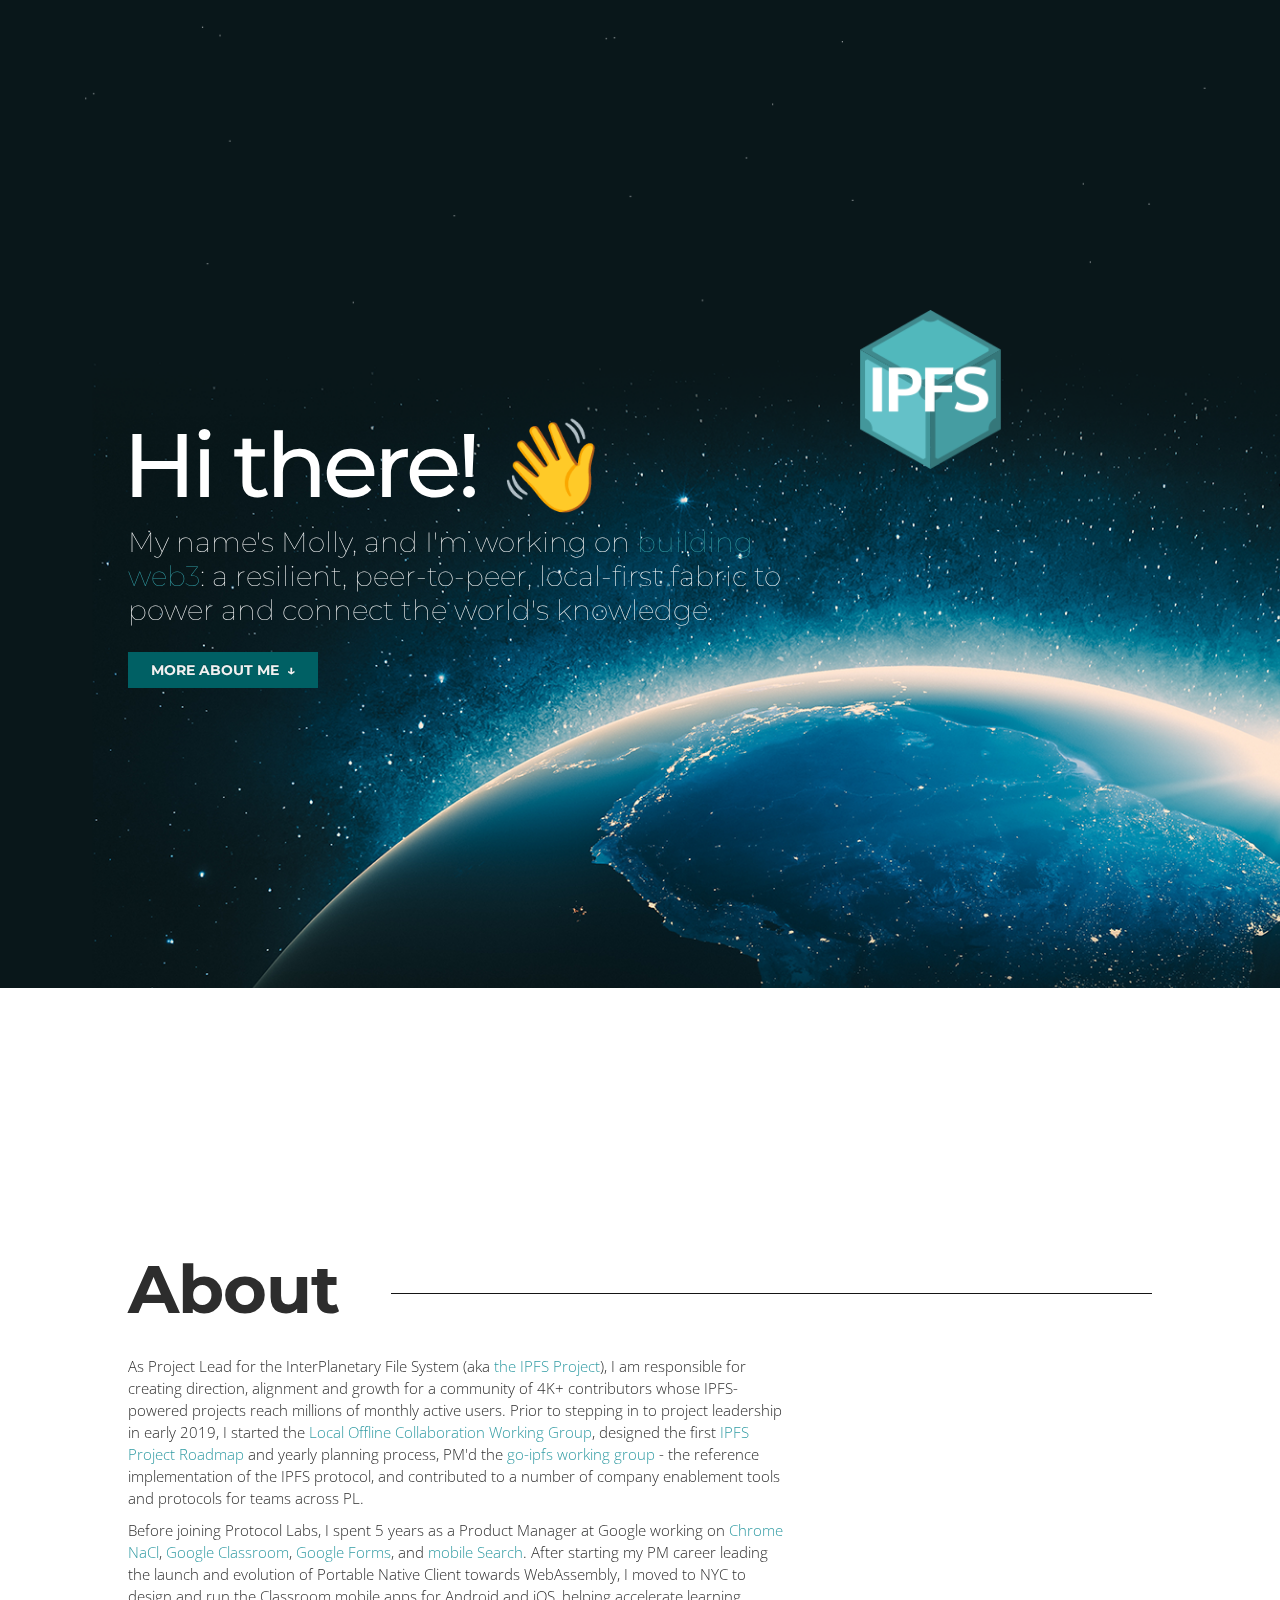
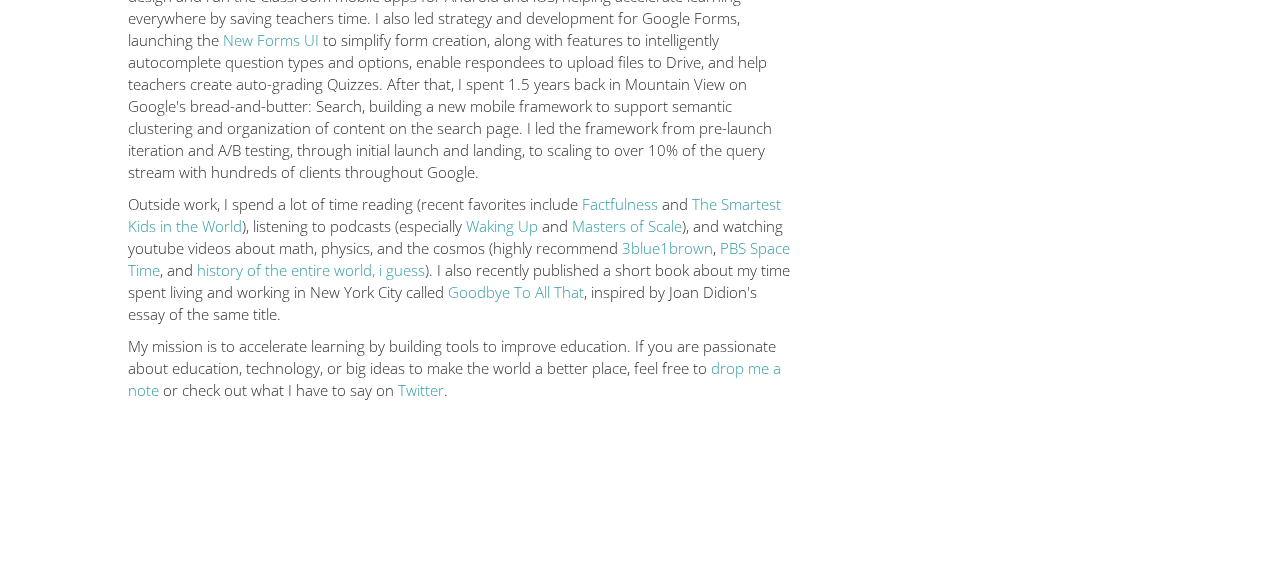
==== version2/index.html @ ce8bc3d1 "Adding version2" ====
<!DOCTYPE HTML>
<html>
<head><meta http-equiv="Content-Type" content="text/html; charset=utf-8">
	<title>Molly Mackinlay</title>
	<meta name="description" content="These are the voyages of the adventurer Molly. Her 100 year mission, to accelerate learning everywhere & build tools to make education more efficient and effective." /><meta name="author" content="Molly Mackinlay" /><meta name="viewport" content="width=device-width, initial-scale=1.0, maximum-scale=1.0," />
	<link href="css/bootstrap.css" media="screen" rel="stylesheet" />
	<link href="css/bootstrap-responsive.css" media="screen" rel="stylesheet" />
	<link href="http://maxcdn.bootstrapcdn.com/font-awesome/4.3.0/css/font-awesome.min.css" rel="stylesheet" />
	<link href="css/style.css" media="screen" rel="stylesheet" /><!--[if IE 7]>
      <link href="css/font-awesome-ie7.min.css" rel="stylesheet">
    <![endif]--><!--[if lt IE 9]>
      <script src="http://html5shim.googlecode.com/svn/trunk/html5.js"></script>
    <![endif]--><script type="text/javascript" src="https://ajax.googleapis.com/ajax/libs/jquery/1.8.2/jquery.min.js"></script><script type="text/javascript" src="js/modernizr.js"></script>
</head>
<body>
<div id="container">
<section class="section" data-section="1" id="section1">
<div class="container-fluid">
<div class="row-fluid">
<div class="span9 intro">
<hgroup>
</hgroup>

<div class="alt-image img-circle">
<h1>Hi there! &#128075;</h1>
</div>

<h3>My name&#39;s Molly, and I&#39;m working on <a href="https://www.youtube.com/watch?v=pJOG5Ql7ZD0">building</a> <a href="https://www.youtube.com/watch?v=l44z35vabvA">web3</a>: a resilient, peer-to-peer, local-first fabric to power and connect the world's knowledge.</h3>
<button class="btn-inverse" data-section="2"><span>More about me &nbsp;&darr;</span></button></div>
<!-- /span6 --></div>
<!-- /row-fluid --></div>
<!-- /container-fluid --></section>
<!-- /section -->

<section class="section" data-section="2" id="section2">
<div class="container-fluid">
<div class="row-fluid title">
<div class="span3">
<h2>About</h2>
</div>
<!-- /span3 -->

<div class="span9 hidden-phone">
<hr /></div>
<!-- /span9 --></div>
<!-- /row-fluid -->

<div class="row-fluid desc">
<div class="span8">
<p> As Project Lead for the InterPlanetary File System (aka <a href="https://ipfs.io">the IPFS Project</a>), I am responsible for creating direction, alignment and growth for a community of 4K+ contributors whose IPFS-powered projects reach millions of monthly active users. Prior to stepping in to project leadership in early 2019, I started the <a href="https://github.com/ipfs/local-offline-collab/">Local Offline Collaboration Working Group</a>, designed the first <a href="https://github.com/ipfs/roadmap">IPFS Project Roadmap</a> and yearly&nbsp;planning process, PM'd the <a href="https://github.com/ipfs/go-ipfs">go-ipfs working group</a> - the reference implementation of the IPFS protocol, and contributed to a number of company enablement tools and protocols&nbsp;for teams across PL.</p>

<p> Before joining Protocol Labs, I spent 5 years as a Product Manager at Google working on <a href="https://developer.chrome.com/native-client">Chrome NaCl</a>,&nbsp;<a href="https://edu.google.com/k-12-solutions/classroom/?modal_active=none">Google Classroom</a>,&nbsp;<a href="https://www.google.com/forms/about/">Google Forms</a>, and <a href="https://mashable.com/2017/09/08/google-mobile-search-tabs/">mobile Search</a>. After starting my PM career leading the launch and evolution of Portable Native Client towards WebAssembly, I moved to NYC to design and run the Classroom mobile apps for Android and iOS, helping accelerate learning everywhere by saving teachers time. I also led strategy and development for Google Forms, launching the <a href="http://forms.google.com">New Forms UI</a> to simplify form creation, along with features to intelligently autocomplete question types and options, enable respondees to upload files to Drive, and help teachers create auto-grading Quizzes. After that, I spent 1.5 years back in Mountain View on Google&#39;s bread-and-butter: Search, building a new mobile framework to support semantic clustering and organization of content on the search page. I led the framework from pre-launch iteration and A/B testing, through&nbsp;initial launch and landing, to scaling to over 10% of the query stream with hundreds of clients throughout Google.</p>

<p>Outside work, I spend a lot of time reading (recent favorites include <a href="https://www.amazon.com/Factfulness-Reasons-Wrong-Things-Better/dp/147363749X/ref=tmm_pap_swatch_0">Factfulness</a> and <a href="https://www.amazon.com/Smartest-Kids-World-They-That/dp/145165443X">The Smartest Kids in the World</a>), listening to podcasts (especially <a href="https://samharris.org/podcast/">Waking Up</a> and <a href="https://mastersofscale.com/">Masters of Scale</a>), and watching youtube videos about math, physics, and the cosmos (highly recommend <a href="https://www.youtube.com/channel/UCYO_jab_esuFRV4b17AJtAw">3blue1brown</a>, <a href="https://www.youtube.com/channel/UC7_gcs09iThXybpVgjHZ_7g">PBS Space Time</a>, and <a href="https://www.youtube.com/watch?v=xuCn8ux2gbs">history of the entire world, i guess</a>). I also recently published a short book about my time spent living and working in New York City called <a href="https://books.google.com/books/about/Goodbye_to_All_That.html?id=QdNEDwAAQBAJ">Goodbye To All That</a>, inspired by Joan Didion&#39;s essay of the same title.</p>

<p>My mission is to accelerate learning by building tools to&nbsp;improve education. If you are passionate about education, technology, or big ideas to make the world a better place, feel free to <a href="https://www.linkedin.com/in/mollymackinlay/">drop me a note</a> or check out what I have to say on <a href="https://twitter.com/momack28?lang=en">Twitter</a>.</p>
</div>
</div>
</div>
<!-- /span9 --><!-- /row-fluid --><!-- /container --><!-- /section --><!-- JAVASCRIPTS --><script type="text/javascript" src="js/waypoints.min.js"></script><script type="text/javascript" src="js/jquery.knob.js"></script><script type="text/javascript" src="js/jquery.easing.1.3.js"></script><script type="text/javascript" src="js/bootstrap.min.js"></script><script type="text/javascript" src="js/main.js"></script><script>
      $('.tooltip-demo').tooltip({
        selector: "[data-toggle=tooltip]",
        container: "body"
      })
    </script><script>
	   (function(i,s,o,g,r,a,m){i['GoogleAnalyticsObject']=r;i[r]=i[r]||function(){
	   (i[r].q=i[r].q||[]).push(arguments)},i[r].l=1*new Date();a=s.createElement(o),
	   m=s.getElementsByTagName(o)[0];a.async=1;a.src=g;m.parentNode.insertBefore(a,m)
	   })(window,document,'script','//www.google-analytics.com/analytics.js','ga');

	   ga('create', 'UA-59508439-1', 'auto');
	   ga('send', 'pageview');

	 </script><script src="http://apis.google.com/js/platform.js" async defer></script></body>
</html>
---- version2/css/style.css ----
@import url(//fonts.googleapis.com/css?family=Open+Sans:300,400,700.css);
@import url(//fonts.googleapis.com/css?family=Montserrat:400);

/* Global */

html {
    font-size: 62.5%;
}

body {
	background: #ffffff;
    color: #2d2d2d;
    font-family: 'Open Sans', 'Helvetica Neue', Helvetica, Arial, sans-serif;
    font-size: 15px; font-size: 1.5rem;
    font-weight: 300;
    line-height: 22px;
    /* margin-top: 60px; */
}

h1, h2, h3, h4, h5, h6 {
	font-family: "Montserrat", sans-serif;
    font-weight: 300;
    font-style: normal;
}

p {
    margin: 0 10px 10px 0;
}

a {
	color: #329ca4;
	text-decoration: none;
}

a:hover {
	color: #6acad1;
	text-decoration: none;
}


/* Navigation */

#logo {
    float: left;
    margin: 12px 0 12px 18px;
}

#logo a {
	display: block;
}

#sidebar {
	background-color: #006064;
    height: 120%;
    padding: 0;
    position: fixed;
    left: 0;
    top: 0;
    width: 50px;
    z-index: 2;
}


#nav {
	margin-top: 80px;
}

#nav ul {
    list-style: none;
    padding: 0;
    margin: 0;
}

#nav ul li {
	color: #F1F1F1;
	cursor: pointer;
    display: inline-block;
    line-height: 22px;
    filter: alpha(opacity=40);
    font-size: 16px; font-size: 1.6rem;
    font-style: normal;
    font-weight: 100;
    opacity: .4;
    padding: 8px 0 8px 15px;
    text-transform: uppercase;
    width: 70%;
}

#nav ul li.active {
	filter: alpha(opacity=100);
	opacity: 1;
}

#nav ul li.last {
    padding-right: 0px;
}

#nav li span {
	display: inline-block;
	font-size: 14px; font-size: 1.4rem;
	height: 0;
	opacity: 0;
	overflow: hidden;
	padding-left: 10px;
	width: 0;
}

#logo {
	padding-right: 10px;
	margin-left: 10px;
}

.btn-navbar {
    cursor: pointer;
    filter: alpha(opacity=40);
    float: left;
    margin: 20px 5px 10px;
    opacity: .4;
    padding: 7px 10px;
}

.btn-navbar .icon-bar {
	background-color: #F5F5F5;
    border-radius: 1px 1px 1px 1px;
    box-shadow: none;
    display: block;
    height: 2px;
    width: 18px;
}

/* Expanded Nav Styling */

.expanded #container {
    left: 100px;
    transform: translate3d(50px, 0px, 0px) scale3d(1, 1, 1);
}

.expanded #sidebar {
	width: 150px;
}

.expanded #nav li {
	width: 90%;
}
.expanded #nav li span {
	display: inline-block;
	height: auto;
	opacity: 1;
	overflow: visible;
	width: auto;
}

/*
.expanded #nav ul li.active:after {
    content: ">";
    display: block;
    margin-top: -21px;
    position: absolute;
    right: -3px;
    z-index: 2;
}
*/

	

/* General Styling */ 

#wrapper {
	overflow: hidden;
	position: relative;
	width: 100%;
}

#container {
	backface-visibility: hidden;
    position: relative;
    transform: translate3d(0px, 0px, 0px);
    transition: transform 500ms ease 0s;
    width: 100%;
}

.section {
	background-attachment: scroll;
	background-position: center top;

	position: relative;
	padding: 150px 0 170px;
}

.section h2 {
	display: inline-block;
    font-size: 58px; font-size: 5.8rem;
    font-weight: 700;
    letter-spacing: -1px;
    line-height: 72px;
}

.section h4 {
    font-size: 23px; font-size: 2.3rem;
    font-weight: 500;
    line-height: 28px;
    margin: 0 0 20px;
    padding-bottom: 5px;
}

.section h5 {
    font-size: 19px; font-size: 1.9rem;
    font-weight: 500;
    line-height: 24px;
    margin: 0 0 20px;
    padding-bottom: 5px;
}

.section .title hr {
	border-color: #151515;
	border-width: 1px 0 0;
	margin-top: 50px;
	width: 100%;
}

.section .title .alt hr {
	border-color: #F1F1F1;
}

.section .desc {
	margin-top: 20px;
}

.section .content {
	margin-top: 75px;
}

.container-fluid {
	margin: 0 auto;
    padding-right: 80px;
    padding-left: 80px;
    width: 80%;
}

.control-group .controls input, .control-group .controls textarea {
	background: #F1F1F1;
	border-radius: 0px;
	min-height: 36px;
}

.control-group .controls input:focus, .control-group .controls textarea:focus {
	border-color: rgba(144, 144, 144, 0.9);
	box-shadow: 0 1px 1px rgba(0, 0, 0, 0.075) inset, 0 0 8px rgba(144, 144, 144, 0.9);
}

.alert, .alert-error {
	border-radius: 0px;
}

.btn-default {
	background: none #F1F1F1;
    color: #151515;
    margin-top: 75px;
}

.btn-inverse {
	background: none #006064;
    color: #F1F1F1;
    margin-top: 25px;
}

.btn-default, .btn-inverse {
	border: medium none;
    cursor: pointer;
    display: inline-block;
    font-family: "Montserrat",sans-serif;
    font-size: 14px; font-size: 1.4rem;
    font-weight: 300;
    line-height: 20px;
    padding: 8px 12px;
    text-align: center;
    text-transform: uppercase;
    width: 190px;
}

.btn-inverse span, .btn-default span {
	font-weight: 700;
}

.btn-inverse.alt, .btn-default.alt {
	text-align: right;
}

.btn-inverse i, .btn-default i {
	float: right;
	line-height: 20px;
}

.btn-inverse.alt i, .btn-default.alt i {
	float: left;
}

.read-more {
	cursor: pointer;
	font-weight: 500;
	margin-top: 20px;
	padding-right: 10px;
}

.table th, .table td {
    border-top: 1px solid #151515;
    line-height: 20px;
    padding: 10px 2px;
    text-align: left;
    vertical-align: top;
}

.table-striped tbody tr:nth-child(odd) td,
.table-striped tbody tr:nth-child(odd) th {
	background-color: rgba(60, 60, 60, 0.4);
}
.table-hover tbody tr:hover td,
.table-hover tbody tr:hover th {
	background-color: rgba(75, 75, 75, 0.4);
}


/* Section 1 */ 

#section1 {
	background:#081919;
	-webkit-background-size: 100% auto;
	-moz-background-size: 100% auto;
	-o-background-size: 100% auto;
	background-size: 100% auto;
	background-repeat: no-repeat;
}

#section1 .intro {
	margin: 130px 0;
}

#section1 .intro h1 {
	color: #FFFFFF;
    font-size: 85px; font-size: 8.5rem;
    font-weight: 500;
    letter-spacing: -2px;
    line-height: 85px;
    margin-left: -5px;
}

#section1 .intro h3 {
	color: #FFFFFF;
    font-size: 26px; font-size: 2.6rem;
    font-weight: 100;
    line-height: 28px;
    margin: 0px;
    width: 80%;

}

/* Section 2 */ 

#section2{
}

#section2 h6 {
	padding:15px;
}
.toolbox-header {
	font-weight: 500;
	margin-top: 5px;
	margin-bottom: -5px;
}

.toolbox-item {
	height: 20px;
}

.skill {
    text-align: center;
}

/* Section 3 */ 

#section3 {
	background-image:url(../img/project-bg.jpg);
	background-repeat:no-repeat;
	background-size: 100% 100%;
	color: #F1F1F1;
}

#section3 h2 {
	margin-left: -5px;
}


#section3 .content img {
	max-width: 96%;
	padding: 2%;
	background-color: #F1F1F1;
}
/* Section 5 */

#section5 {
	background-color: #89ece3;
}

#section5 h2 {
	margin-left: -5px;
}


#section5 .content img {
	max-width: 96%;
	padding: 6px;
	background-color: #F1F1F1;
}

#section5 .content iframe {
	max-width: 96%;
	padding: 6px;
	background-color: #F1F1F1;
}

#section5 p {
	margin-left: 5px;
	max-width: 450px;
}

/* Section 6 */

#section7 {
	background: #FFFFFF;
}

#section8 {
	background: #FFFFFF;
}

#section9 {
	background: #FFFFFF;
}

#section6 {
	background: #FFFFFF;
}

#section6 h2 {
	margin-left: -5px;
}


#section6 .content img {
	max-width: 96%;
	padding: 6px;
	background-color: #F1F1F1;
	margin-top: 10px;
}

/* Section 4 */

#section4  h2 {
	margin-left: -4px;
}

#section4 .read-more a, #section4 .read-more a:hover {
	color: #151515;
}

#section4 .content .span4, #section4 .content .span6 {
	padding-right: 20px;
}

#section4 .content {
	min-height: 300px;
}

#section4 .content .span8 {
	display: none;
}

#section4 .content .span8.current {
	display: block;
}

#section4 ul.article-tags {
    border-top: 1px solid #151515;
    margin: 40px 0 0;
}

#section4 ul.article-tags li {
    border-bottom: 1px solid #151515;
    cursor: pointer;
    display: block;
    font-size: 17px; font-size: 1.7rem;
    height: 36px;
    line-height: 36px;
    overflow: hidden;
    padding-left: 45px;
    position: relative;
}

#section4 ul.article-tags li:hover, #section4 ul.article-tags li.current {
    background-color: #1abc9c;
    color:#ecf0f1;
}

#section4 ul.article-tags i {
    left: 15px;
    font-size: 16px; font-size: 1.6rem;
    position: absolute;
    top: 10px;
}

#section4 h4 {
	border-bottom: 1px solid #151515;
    height: 35px;
    margin-bottom: 18px;
}

.w i {
  font-size: 64px;
  padding: 24px;
  color: black;
}

.centered {
    text-align: center;
}




/* Media Queries */


@media screen and (min-width: 1983px) {
	
	#section1 {
		padding: 300px 0 !important;
		background-size: 100% auto;
	}
}

@media screen and (max-width: 1982px) {
        #section1 {
		background-size: 1982px auto;
	}
        .container-fluid {
	    padding-top: 105px;
        padding-left: 105px;
	    padding-right: 105px;
	    width: 80%;
	}
}

@media screen and (max-width: 1520px) {
	
	
	#section1 {
		padding: 170px 0;
	}
	
	#section1 .intro h1 {
	    font-size: 90px; font-size: 9.0rem;
	    line-height: 100px;
	    letter-spacing: -4px;
	}

	#section1 .intro h3 {
	    font-size: 28px; font-size: 2.8rem;
	    line-height: 34px;
	    width: 90%;
	}
	
	.section h2 {
	    font-size: 67px; font-size: 6.7rem;
	}
			
	.container-fluid {
	    padding-top: 105px;
        padding-left: 105px;
	    padding-right: 105px;
	    width: 80%;
	}

        #section1 {
		background-size: 1837px auto;
	}
}


@media screen and (max-width: 1199px) {

	.section{
		margin-left: -50px;
		padding: 135px 0;
	}
	
	#section1 {
		background-size: 1637px auto;
	}
	
	#section1 .intro {
		margin: 100px 0;
	}		
	
	#section1 .intro h3 {
		font-size: 24px; font-size: 2.4rem;
		line-height: 24px;
	}
	
	.section .content {
	    margin-top: 50px;
	}
	
	.container-fluid {
	    padding-left: 105px;
	    padding-right: 105px;
        }

	.section .desc .span8 {
    	width: 100%;
	}


}

@media screen and (max-width: 979px) {
	
	.section h2 {
	    font-size: 48px; font-size: 4.8rem;
	    line-height: 58px;
	}
	
	.section .title hr {
	    margin-top: 40px;
	}
	
	.section .desc .span8 {
    	width: 100%;
	}
	
	#section1 .intro h1 {
		font-size: 70px; font-size: 7.0rem;
		line-height: 70px;
	}	
	
	#section1 .intro h3 {
		font-size: 22px; font-size: 2.2rem;
		line-height: 22px;
	}

	#section5 .content .span4 {
		padding-right: 0px;
	}
	
	.container-fluid {
	    padding-left: 75px;
	    padding-right: 75px;
	}

        #section1 {
		background-size: 1587px auto;
	}	
		
}

@media screen and (min-width: 768px) and (max-width: 979px) {

	#section1 .intro h3 {
		width: 85%;
	}
	
	#section2 .content .expand {
		width: 48.6188%;
	}
	
	#section4 .content .expand {
		width: 100%;
	}
        #section1 {
		background-size: 1580px auto;
	}

}


@media (max-width: 480px) {
	
	body {
		padding: 0px;
	}
		
	.section {
		padding: 100px 0;
	}
	
	.section .content {
	    margin-top: 0;
	}
	
	.section .content .pull-right {
    	float:left;
    }
	
	.section h4 {
		margin-top: 30px;
	}
	
	.section .title hr {
		margin-left: 0px;
	}
		
	#section1 {
		background-size: 1680px auto;
	}
	
	#section1 .intro {
		margin: 120px 0;
	}
	
	#section1 .intro h3 {
		width: 55%;
	}
	
	#section3 .content img {
    	margin-top: 30px;
    	padding: 1.5%;
    }
        
    #section3 .table th, #section3 .table td {
    	font-size: 13px; font-size: 1.3rem;
	}
	
	#section3 .table {
		margin-top: 30px;
	}
		
    #section5 .span8 {
	    margin-top: 30px;
    }
    
	
}

@media screen and (min-width: 481px) and (max-width: 649px) {

	#section1 .intro h1 {
		font-size: 60px; font-size: 6rem;
		line-height: 60px;
	}
	
	#section1 .intro h3 {
		font-size: 20px; font-size: 2rem;
		width: 65%;
	}

}

@media screen {
	
	#section1 {
		background-image:url(../img/ipfswallpaper.png);
	}
}


@media screen and (max-width: 480px) {
	 
	.section {
		padding: 90px 0;
	}
	
	#section1 {
	    background-size: 1024px auto;
	}
	
	#section1 .intro {
		margin: 50px 0;
	}

	#section1 .intro h1 {
		font-size: 50px; font-size: 5rem;
		line-height: 50px;
	}
	
	#section1 .intro h3 {
		font-size: 18px; font-size: 2rem;
		line-height: 20px;
		width: 100%;
	}
	

    .container-fluid {
	    width: 70%;
	    padding-right: 0px;
	}


}
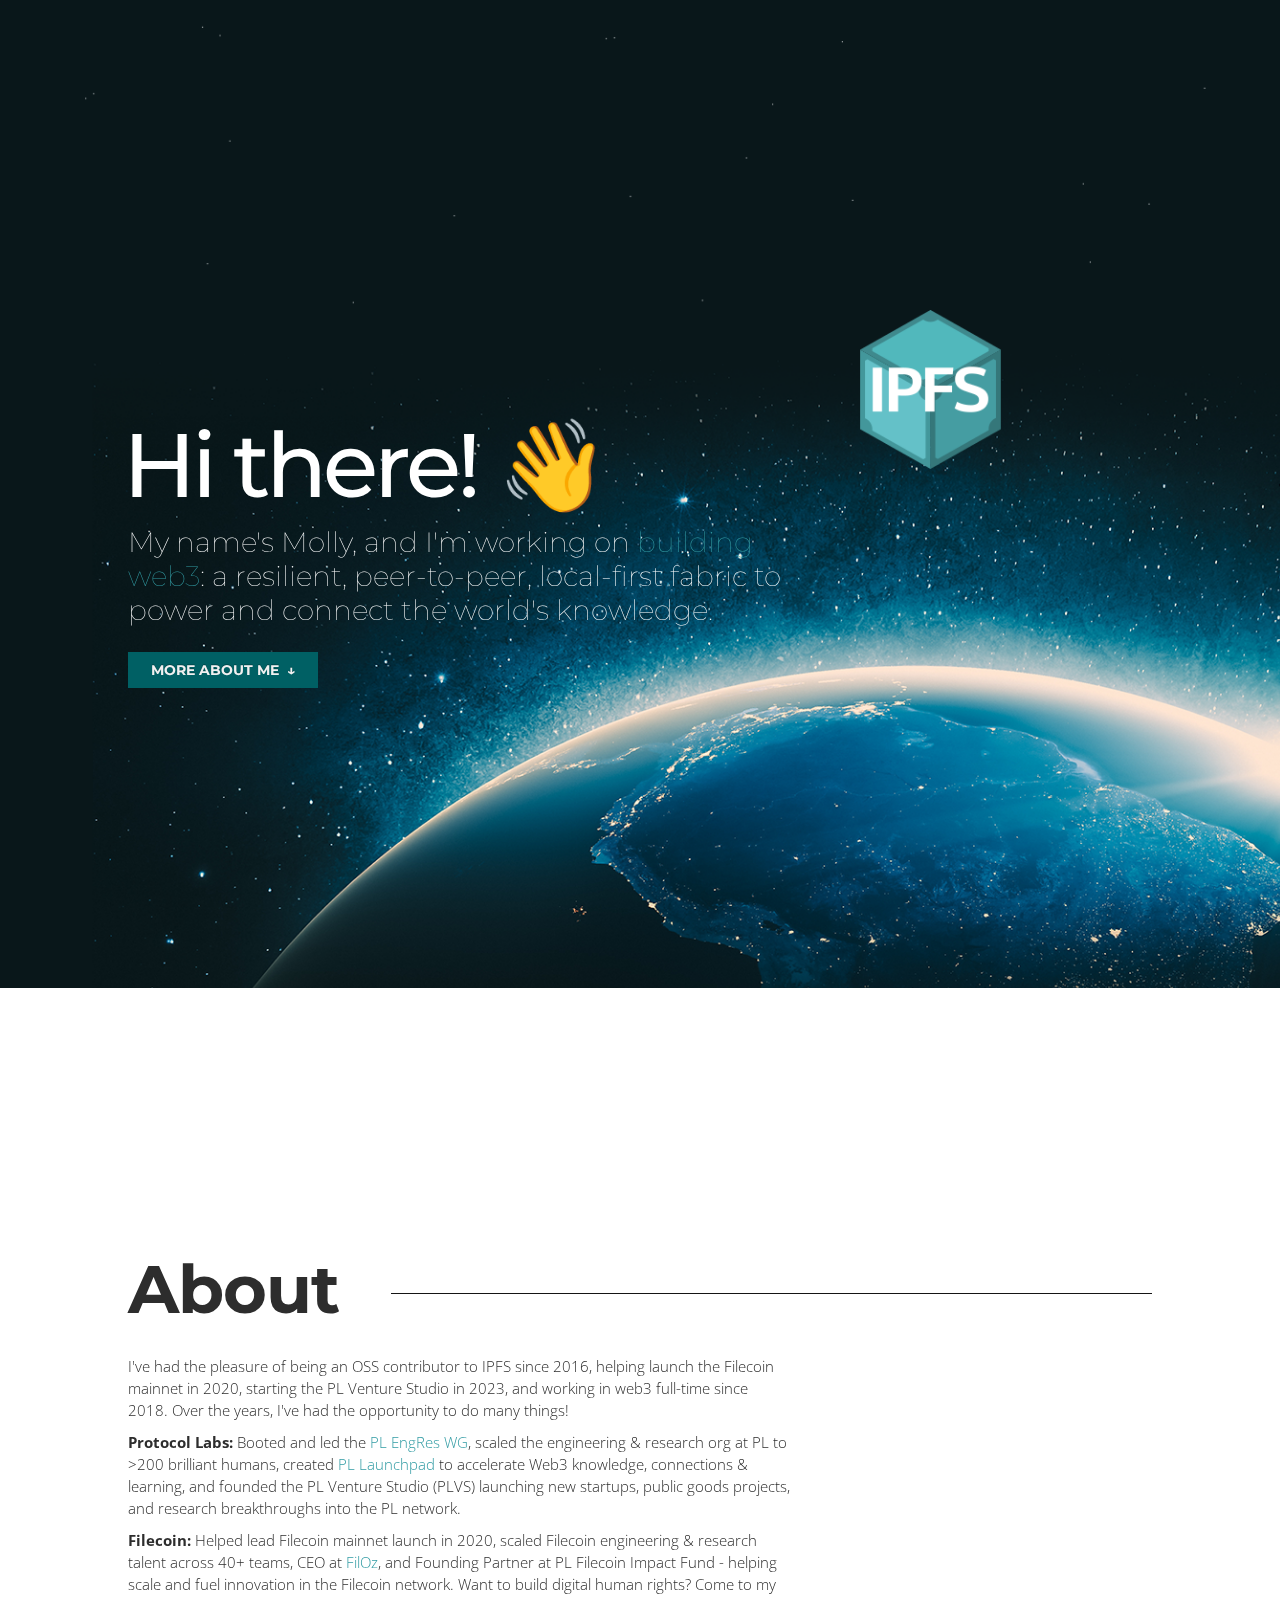
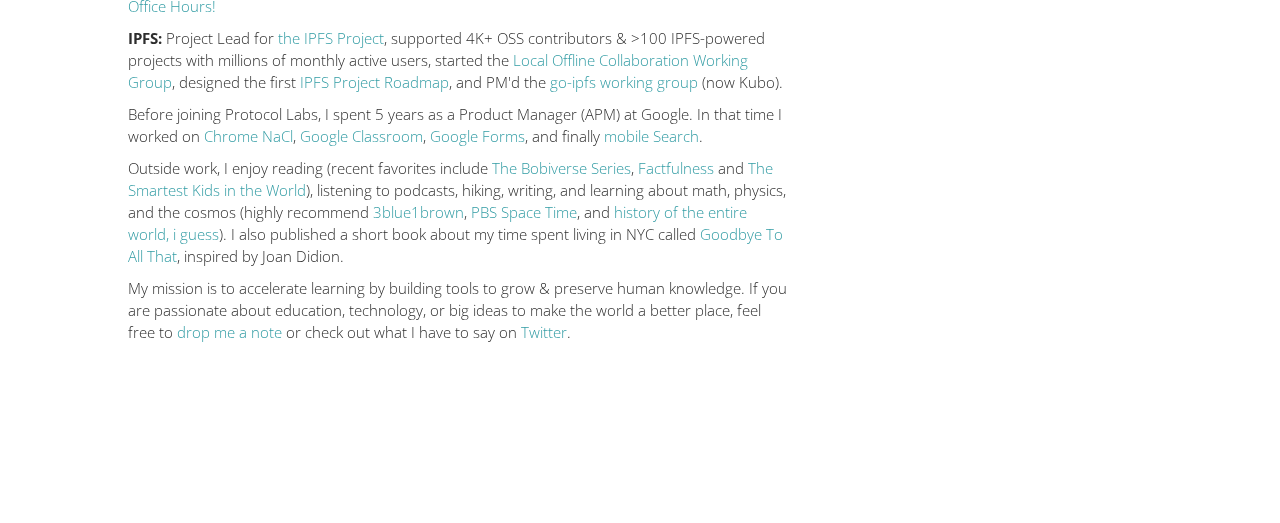
==== commit 26b1ad1e: "Update index.html" ====
--- a/version2/index.html
+++ b/version2/index.html
@@ -2,7 +2,7 @@
 <html>
 <head><meta http-equiv="Content-Type" content="text/html; charset=utf-8">
 	<title>Molly Mackinlay</title>
-	<meta name="description" content="These are the voyages of the adventurer Molly. Her 100 year mission, to accelerate learning everywhere & build tools to make education more efficient and effective." /><meta name="author" content="Molly Mackinlay" /><meta name="viewport" content="width=device-width, initial-scale=1.0, maximum-scale=1.0," />
+	<meta name="description" content="This is the website of Molly Mackinlay. It runs on IPFS - a peer-to-peer network and protocol designed to make the web faster, safer, and more open. IPFS powers web3, a resilient, decentralized, local-first fabric to power and connect the world's knowledge." /><meta name="author" content="Molly Mackinlay" /><meta name="viewport" content="width=device-width, initial-scale=1.0, maximum-scale=1.0," />
 	<link href="css/bootstrap.css" media="screen" rel="stylesheet" />
 	<link href="css/bootstrap-responsive.css" media="screen" rel="stylesheet" />
 	<link href="http://maxcdn.bootstrapcdn.com/font-awesome/4.3.0/css/font-awesome.min.css" rel="stylesheet" />
@@ -47,13 +47,19 @@
 
 <div class="row-fluid desc">
 <div class="span8">
-<p> As Project Lead for the InterPlanetary File System (aka <a href="https://ipfs.io">the IPFS Project</a>), I am responsible for creating direction, alignment and growth for a community of 4K+ contributors whose IPFS-powered projects reach millions of monthly active users. Prior to stepping in to project leadership in early 2019, I started the <a href="https://github.com/ipfs/local-offline-collab/">Local Offline Collaboration Working Group</a>, designed the first <a href="https://github.com/ipfs/roadmap">IPFS Project Roadmap</a> and yearly&nbsp;planning process, PM'd the <a href="https://github.com/ipfs/go-ipfs">go-ipfs working group</a> - the reference implementation of the IPFS protocol, and contributed to a number of company enablement tools and protocols&nbsp;for teams across PL.</p>
+<p>I've had the pleasure of being an OSS contributor to IPFS since 2016, helping launch the Filecoin mainnet in 2020, starting the PL Venture Studio in 2023, and working in web3 full-time since 2018. Over the years, I've had the opportunity to do many things!</p>
+	
+<p><strong>Protocol Labs: </strong>Booted and led the <a href="https://www.youtube.com/playlist?list=PLhuBigpl7lqsGQOua6FH7DzKp7-XokOG0">PL EngRes WG</a>, scaled the engineering & research org at PL to >200 brilliant humans, created <a href="https://pl-launchpad.io/">PL Launchpad</a> to accelerate Web3 knowledge, connections & learning, and founded the PL Venture Studio (PLVS) launching new startups, public goods projects, and research breakthroughs into the PL network.</p>
+	
+<p><strong>Filecoin: </strong>Helped lead Filecoin mainnet launch in 2020, scaled Filecoin engineering & research talent across 40+ teams, CEO at <a href="https://filoz.org">FilOz</a>, and Founding Partner at PL Filecoin Impact Fund - helping scale and fuel innovation in the Filecoin network. Want to build digital human rights? Come to my <a href="https://tinyurl.com/momack2-oh">Office Hours!</a></p>
+	
+<p><strong>IPFS: </strong>Project Lead for <a href="https://ipfs.io">the IPFS Project</a>, supported 4K+ OSS contributors & >100 IPFS-powered projects with millions of monthly active users, started the <a href="https://github.com/ipfs/local-offline-collab/">Local Offline Collaboration Working Group</a>, designed the first <a href="https://github.com/ipfs/roadmap">IPFS Project Roadmap</a>, and PM'd the <a href="https://github.com/ipfs/go-ipfs">go-ipfs working group</a> (now Kubo).
 
-<p> Before joining Protocol Labs, I spent 5 years as a Product Manager at Google working on <a href="https://developer.chrome.com/native-client">Chrome NaCl</a>,&nbsp;<a href="https://edu.google.com/k-12-solutions/classroom/?modal_active=none">Google Classroom</a>,&nbsp;<a href="https://www.google.com/forms/about/">Google Forms</a>, and <a href="https://mashable.com/2017/09/08/google-mobile-search-tabs/">mobile Search</a>. After starting my PM career leading the launch and evolution of Portable Native Client towards WebAssembly, I moved to NYC to design and run the Classroom mobile apps for Android and iOS, helping accelerate learning everywhere by saving teachers time. I also led strategy and development for Google Forms, launching the <a href="http://forms.google.com">New Forms UI</a> to simplify form creation, along with features to intelligently autocomplete question types and options, enable respondees to upload files to Drive, and help teachers create auto-grading Quizzes. After that, I spent 1.5 years back in Mountain View on Google&#39;s bread-and-butter: Search, building a new mobile framework to support semantic clustering and organization of content on the search page. I led the framework from pre-launch iteration and A/B testing, through&nbsp;initial launch and landing, to scaling to over 10% of the query stream with hundreds of clients throughout Google.</p>
+<p>Before joining Protocol Labs, I spent 5 years as a Product Manager (APM) at Google. In that time I worked on <a href="https://developer.chrome.com/native-client">Chrome NaCl</a>,&nbsp;<a href="https://edu.google.com/k-12-solutions/classroom/?modal_active=none">Google Classroom</a>,&nbsp;<a href="https://www.google.com/forms/about/">Google Forms</a>, and finally <a href="https://mashable.com/2017/09/08/google-mobile-search-tabs/">mobile Search</a>.</p>
 
-<p>Outside work, I spend a lot of time reading (recent favorites include <a href="https://www.amazon.com/Factfulness-Reasons-Wrong-Things-Better/dp/147363749X/ref=tmm_pap_swatch_0">Factfulness</a> and <a href="https://www.amazon.com/Smartest-Kids-World-They-That/dp/145165443X">The Smartest Kids in the World</a>), listening to podcasts (especially <a href="https://samharris.org/podcast/">Waking Up</a> and <a href="https://mastersofscale.com/">Masters of Scale</a>), and watching youtube videos about math, physics, and the cosmos (highly recommend <a href="https://www.youtube.com/channel/UCYO_jab_esuFRV4b17AJtAw">3blue1brown</a>, <a href="https://www.youtube.com/channel/UC7_gcs09iThXybpVgjHZ_7g">PBS Space Time</a>, and <a href="https://www.youtube.com/watch?v=xuCn8ux2gbs">history of the entire world, i guess</a>). I also recently published a short book about my time spent living and working in New York City called <a href="https://books.google.com/books/about/Goodbye_to_All_That.html?id=QdNEDwAAQBAJ">Goodbye To All That</a>, inspired by Joan Didion&#39;s essay of the same title.</p>
+<p>Outside work, I enjoy reading (recent favorites include <a href="https://www.goodreads.com/series/192752-bobiverse">The Bobiverse Series</a>, <a href="https://www.amazon.com/Factfulness-Reasons-Wrong-Things-Better/dp/147363749X/ref=tmm_pap_swatch_0">Factfulness</a> and <a href="https://www.amazon.com/Smartest-Kids-World-They-That/dp/145165443X">The Smartest Kids in the World</a>), listening to podcasts, hiking, writing, and learning about math, physics, and the cosmos (highly recommend <a href="https://www.youtube.com/channel/UCYO_jab_esuFRV4b17AJtAw">3blue1brown</a>, <a href="https://www.youtube.com/channel/UC7_gcs09iThXybpVgjHZ_7g">PBS Space Time</a>, and <a href="https://www.youtube.com/watch?v=xuCn8ux2gbs">history of the entire world, i guess</a>). I also published a short book about my time spent living in NYC called <a href="https://books.google.com/books/about/Goodbye_to_All_That.html?id=QdNEDwAAQBAJ">Goodbye To All That</a>, inspired by Joan Didion.</p>
 
-<p>My mission is to accelerate learning by building tools to&nbsp;improve education. If you are passionate about education, technology, or big ideas to make the world a better place, feel free to <a href="https://www.linkedin.com/in/mollymackinlay/">drop me a note</a> or check out what I have to say on <a href="https://twitter.com/momack28?lang=en">Twitter</a>.</p>
+<p>My mission is to accelerate learning by building tools to grow & preserve human knowledge. If you are passionate about education, technology, or big ideas to make the world a better place, feel free to <a href="https://www.linkedin.com/in/mollymackinlay/">drop me a note</a> or check out what I have to say on <a href="https://twitter.com/momack28?lang=en">Twitter</a>.</p>
 </div>
 </div>
 </div>
@@ -72,4 +78,4 @@
 	   ga('send', 'pageview');
 
 	 </script><script src="http://apis.google.com/js/platform.js" async defer></script></body>
-</html>+</html>
